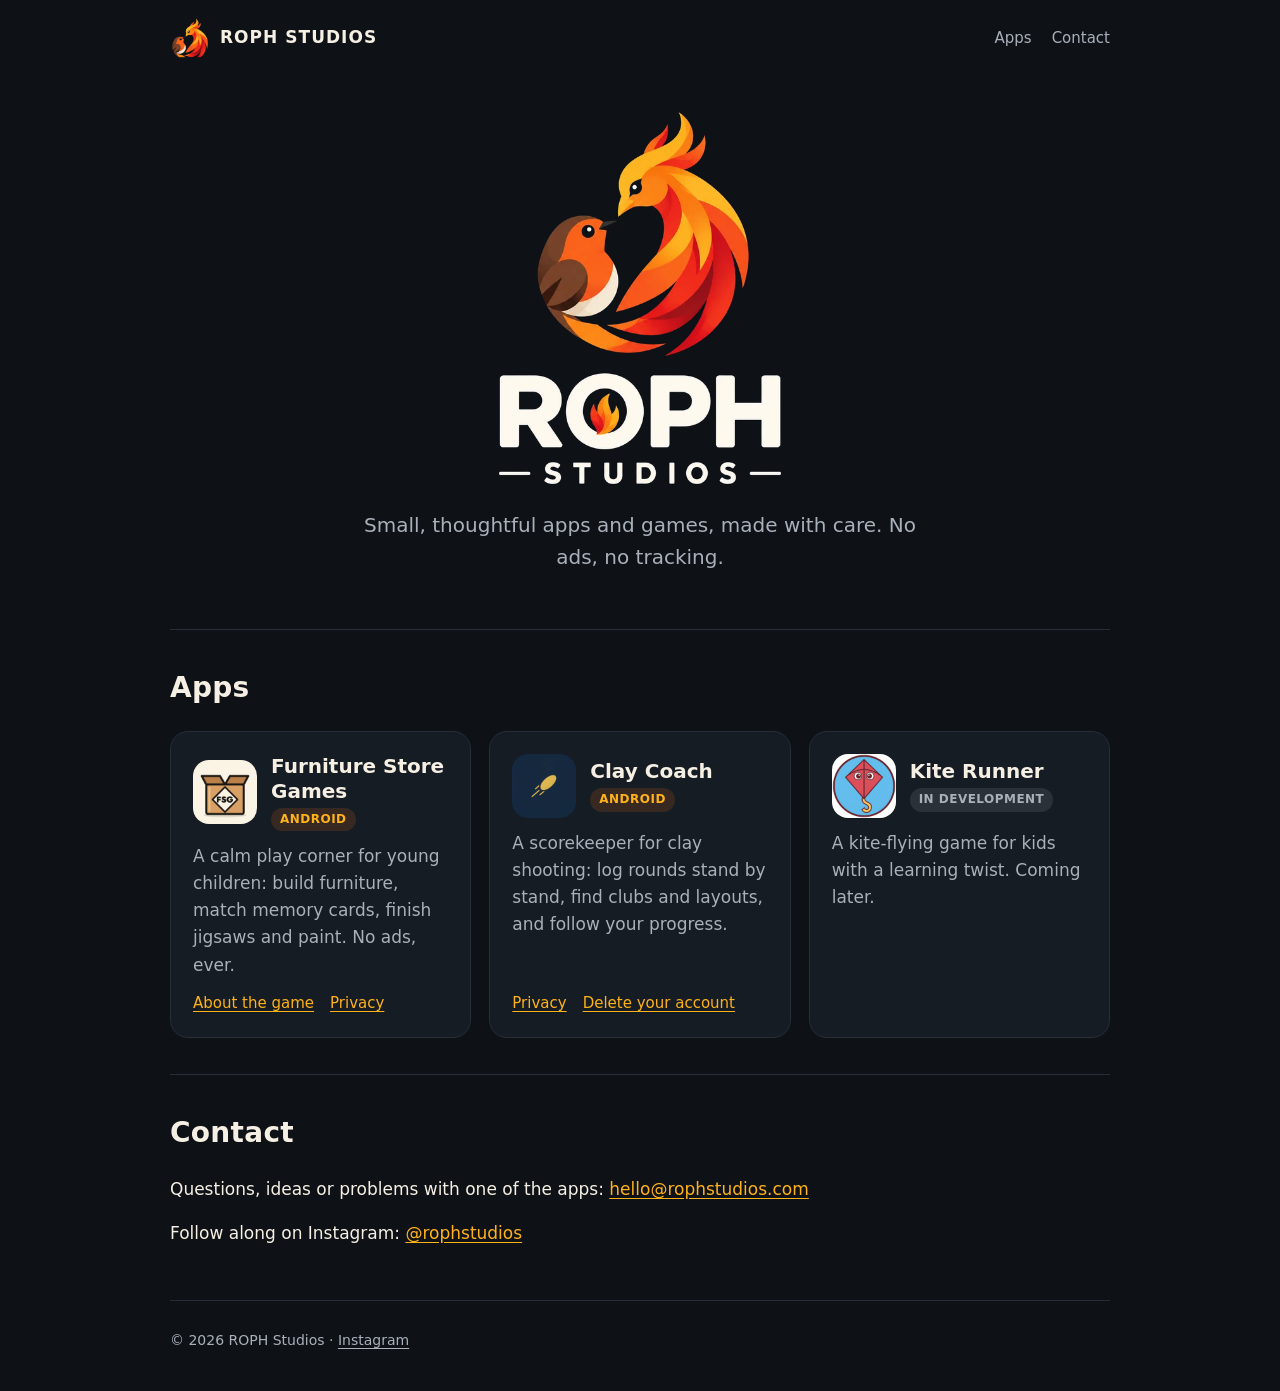
==== index.html @ e46a5386 "Link the @rophstudios Instagram Co-Authored-By: Claude Opus 5.5 <noreply@anthropic.com> Claude-Sessi" ====
<!doctype html>
<html lang="en-GB">
<head>
  <meta charset="utf-8">
  <meta name="viewport" content="width=device-width, initial-scale=1">
  <title>ROPH Studios</title>
  <meta name="description" content="ROPH Studios makes small, thoughtful apps and games: Furniture Store Games, Clay Coach and Kite Runner.">
  <meta property="og:title" content="ROPH Studios">
  <meta property="og:description" content="Small, thoughtful apps and games.">
  <meta property="og:url" content="https://rophstudios.com/">
  <meta property="og:image" content="https://rophstudios.com/assets/roph-logo.webp">
  <link rel="icon" href="/assets/favicon.png">
  <link rel="apple-touch-icon" href="/assets/apple-touch-icon.png">
  <link rel="stylesheet" href="/assets/site.css">
</head>
<body>
  <div class="wrap">
    <header class="site-head">
      <a class="brand" href="/"><img src="/assets/roph-emblem.webp" alt=""><span>ROPH STUDIOS</span></a>
      <nav><a href="#apps">Apps</a><a href="#contact">Contact</a></nav>
    </header>

    <div class="hero">
      <img src="/assets/roph-logo.webp" width="474" height="614" alt="ROPH Studios: a robin and a phoenix">
      <p>Small, thoughtful apps and games, made with care. No ads, no tracking.</p>
    </div>

    <section id="apps">
      <h2>Apps</h2>
      <div class="apps">
        <article class="app">
          <header>
            <img src="/assets/fsg-icon.png" alt="">
            <div><h3>Furniture Store Games</h3><span class="badge">Android</span></div>
          </header>
          <p>A calm play corner for young children: build furniture, match memory cards, finish jigsaws and paint. No ads, ever.</p>
          <div class="links"><a href="/furniture-store-games/">About the game</a><a href="/furniture-store-games/privacy">Privacy</a></div>
        </article>

        <article class="app">
          <header>
            <img src="/assets/clay-coach-icon.png" alt="">
            <div><h3>Clay Coach</h3><span class="badge">Android</span></div>
          </header>
          <p>A scorekeeper for clay shooting: log rounds stand by stand, find clubs and layouts, and follow your progress.</p>
          <div class="links"><a href="/clay-coach/privacy">Privacy</a><a href="/clay-coach/delete-account">Delete your account</a></div>
        </article>

        <article class="app">
          <header>
            <img src="/assets/kite-runner-icon.png" alt="">
            <div><h3>Kite Runner</h3><span class="badge wip">In development</span></div>
          </header>
          <p>A kite-flying game for kids with a learning twist. Coming later.</p>
        </article>
      </div>
    </section>

    <section id="contact">
      <h2>Contact</h2>
      <p>Questions, ideas or problems with one of the apps: <a href="mailto:hello@rophstudios.com">hello@rophstudios.com</a></p>
      <p>Follow along on Instagram: <a href="https://www.instagram.com/rophstudios/">@rophstudios</a></p>
    </section>

    <footer>© 2026 ROPH Studios · <a href="https://www.instagram.com/rophstudios/">Instagram</a></footer>
  </div>
</body>
</html>
---- assets/site.css ----
:root {
  --bg: #0e1217;
  --panel: #161c24;
  --line: #262e39;
  --text: #f6efe3;
  --muted: #a9b0ba;
  --flame: #ff7a1a;
  --flame-2: #ffb21a;
  --radius: 18px;
  color-scheme: dark;
}

* { box-sizing: border-box; }

html { -webkit-text-size-adjust: 100%; }

body {
  margin: 0;
  background: var(--bg);
  color: var(--text);
  font-family: system-ui, -apple-system, "Segoe UI", Roboto, sans-serif;
  font-size: 17px;
  line-height: 1.6;
}

a { color: var(--flame-2); text-underline-offset: 3px; }
a:hover { color: var(--flame); }

.wrap { max-width: 980px; margin: 0 auto; padding: 0 20px; }

/* Header */
.site-head {
  display: flex; align-items: center; justify-content: space-between;
  padding: 18px 0;
}
.brand { display: flex; align-items: center; gap: 10px; color: var(--text); text-decoration: none; }
.brand img { width: 40px; height: 40px; border-radius: 10px; }
.brand span { font-weight: 700; letter-spacing: 0.06em; }
.site-head nav a { color: var(--muted); text-decoration: none; margin-left: 20px; font-size: 15px; }
.site-head nav a:hover { color: var(--text); }

/* Hero */
.hero { text-align: center; padding: 28px 0 56px; }
.hero img { width: min(300px, 70vw); height: auto; }
.hero p {
  max-width: 560px; margin: 8px auto 0;
  font-size: 20px; color: var(--muted);
}

h2 {
  font-weight: 700;
  font-size: 28px; margin: 0 0 20px; letter-spacing: 0.01em;
}
section { padding: 36px 0; border-top: 1px solid var(--line); }

/* App cards */
.apps { display: grid; gap: 18px; grid-template-columns: repeat(auto-fit, minmax(260px, 1fr)); }
.app {
  background: var(--panel); border: 1px solid var(--line); border-radius: var(--radius);
  padding: 22px; display: flex; flex-direction: column; gap: 12px;
}
.app header { display: flex; align-items: center; gap: 14px; }
.app header img { width: 64px; height: 64px; border-radius: 16px; flex: none; }
.app h3 { font-size: 20px; margin: 0; line-height: 1.25; }
.app p { margin: 0; color: var(--muted); flex: 1; }
.app .links { display: flex; flex-wrap: wrap; gap: 6px 16px; font-size: 15px; }
.badge {
  display: inline-block; font-size: 12px; font-weight: 600; letter-spacing: 0.04em;
  text-transform: uppercase; padding: 2px 9px; border-radius: 999px; margin-top: 4px;
  background: rgba(255, 122, 26, 0.14); color: var(--flame-2);
}
.badge.wip { background: rgba(169, 176, 186, 0.14); color: var(--muted); }

.shots { display: grid; gap: 12px; grid-template-columns: repeat(auto-fit, minmax(240px, 1fr)); margin-top: 20px; }
.shots img { width: 100%; height: auto; border-radius: 12px; border: 1px solid var(--line); }

/* Long-form pages (privacy etc.) */
.doc { max-width: 720px; padding-bottom: 48px; }
.doc h1 { font-size: 34px; line-height: 1.2; margin: 12px 0 4px; }
.doc h2 { font-size: 22px; margin: 32px 0 8px; }
.doc .meta { color: var(--muted); margin: 0 0 24px; }
.doc li { margin: 4px 0; }
.doc .card {
  background: var(--panel); border: 1px solid var(--line); border-radius: var(--radius);
  padding: 18px 22px; margin: 20px 0;
}

footer { border-top: 1px solid var(--line); padding: 28px 0 40px; color: var(--muted); font-size: 14px; }
footer a { color: var(--muted); }

@media (max-width: 560px) {
  body { font-size: 16px; }
  .site-head nav a { margin-left: 14px; }
  .brand span { display: none; }
  .hero p { font-size: 18px; }
}
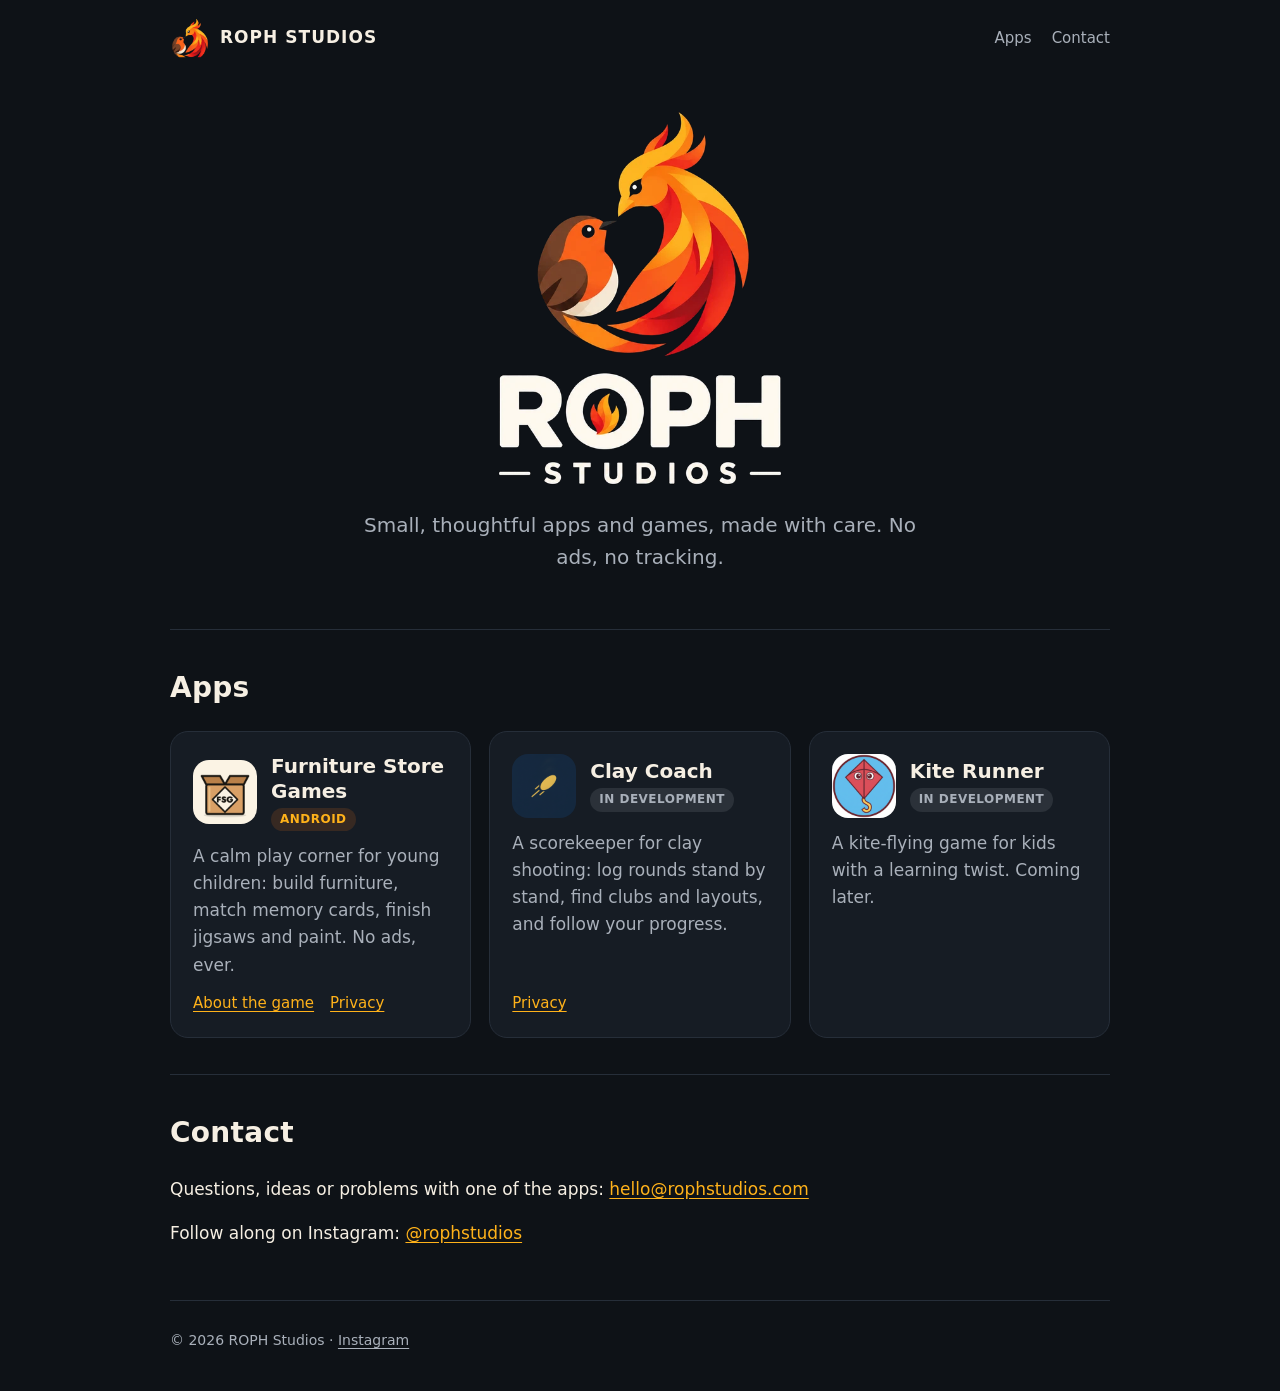
==== commit 3494c773: "Clay Coach: mark in development, drop the account-deletion page Co-Authored-By: Claude Opus 5.5 <nor" ====
--- a/index.html
+++ b/index.html
@@ -40,10 +40,10 @@
         <article class="app">
           <header>
             <img src="/assets/clay-coach-icon.png" alt="">
-            <div><h3>Clay Coach</h3><span class="badge">Android</span></div>
+            <div><h3>Clay Coach</h3><span class="badge wip">In development</span></div>
           </header>
           <p>A scorekeeper for clay shooting: log rounds stand by stand, find clubs and layouts, and follow your progress.</p>
-          <div class="links"><a href="/clay-coach/privacy">Privacy</a><a href="/clay-coach/delete-account">Delete your account</a></div>
+          <div class="links"><a href="/clay-coach/privacy">Privacy</a></div>
         </article>
 
         <article class="app">
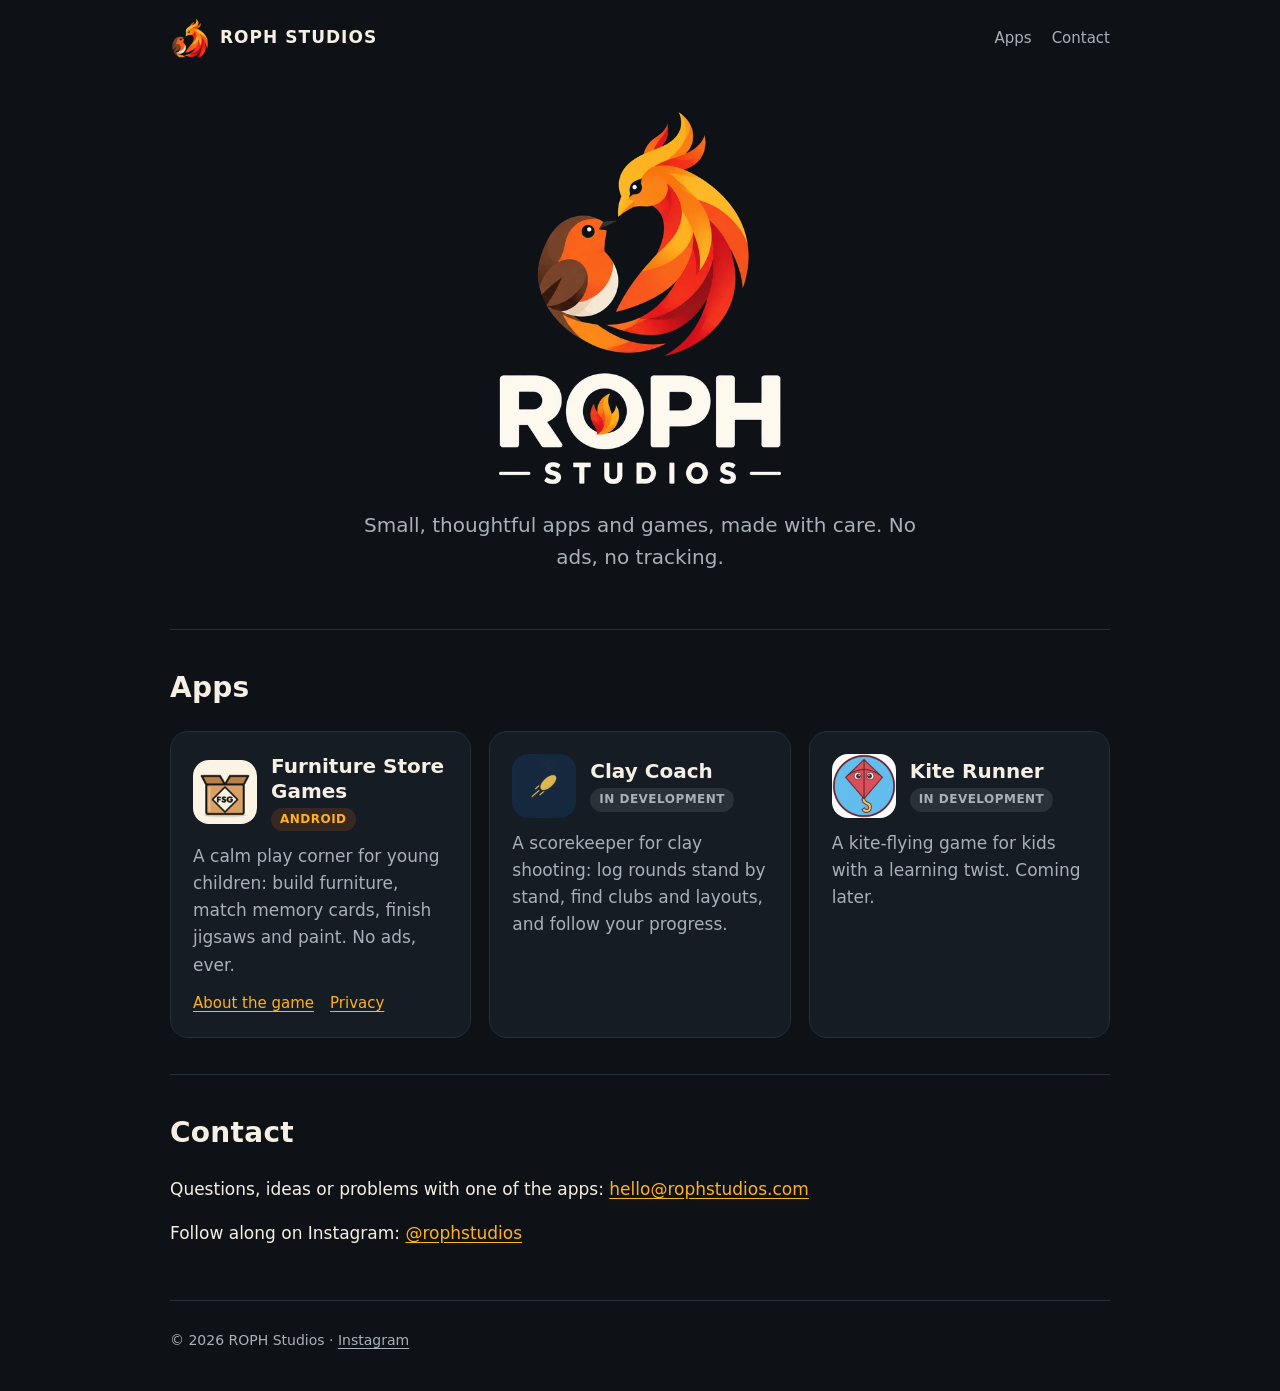
==== commit 057648b3: "Unpublish Clay Coach's privacy policy until the app nears release Kept in _drafts/, which GitHub Pag" ====
--- a/index.html
+++ b/index.html
@@ -43,7 +43,6 @@
             <div><h3>Clay Coach</h3><span class="badge wip">In development</span></div>
           </header>
           <p>A scorekeeper for clay shooting: log rounds stand by stand, find clubs and layouts, and follow your progress.</p>
-          <div class="links"><a href="/clay-coach/privacy">Privacy</a></div>
         </article>
 
         <article class="app">
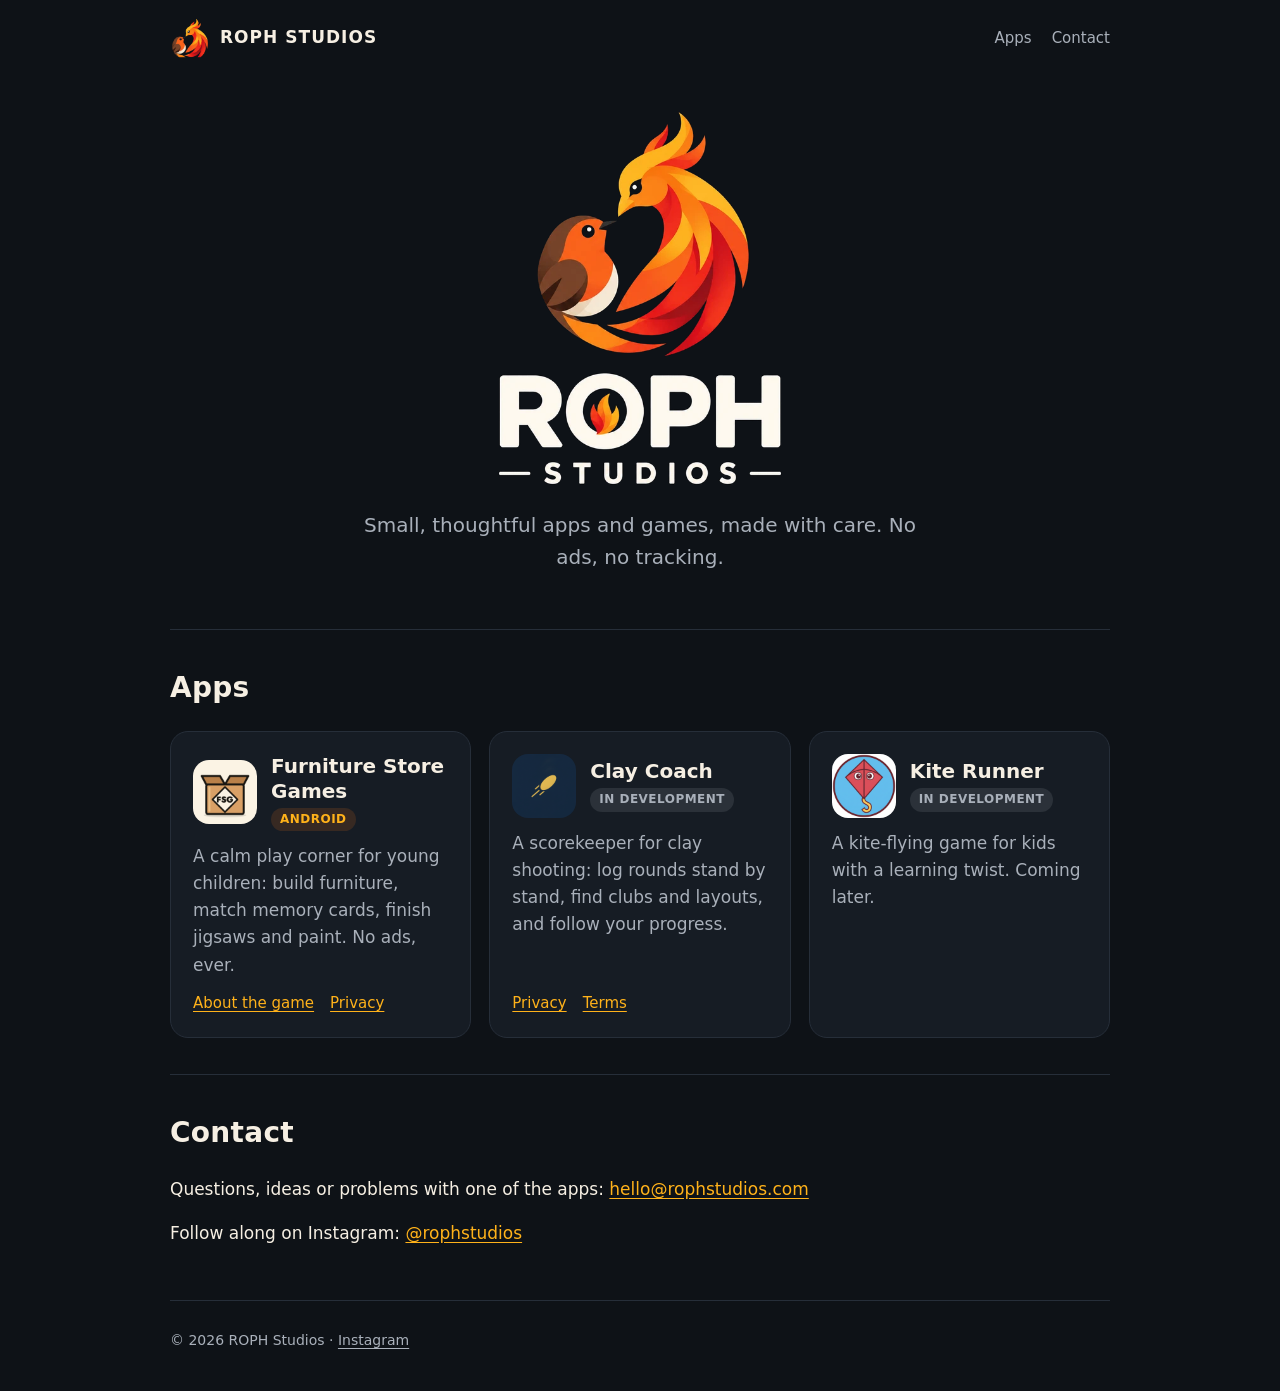
==== commit 853720ba: "Publish Clay Coach's privacy policy and terms of use The app now links both from its sign-in screens" ====
--- a/index.html
+++ b/index.html
@@ -5,10 +5,15 @@
   <meta name="viewport" content="width=device-width, initial-scale=1">
   <title>ROPH Studios</title>
   <meta name="description" content="ROPH Studios makes small, thoughtful apps and games: Furniture Store Games, Clay Coach and Kite Runner.">
+  <meta property="og:type" content="website">
+  <meta property="og:site_name" content="ROPH Studios">
   <meta property="og:title" content="ROPH Studios">
   <meta property="og:description" content="Small, thoughtful apps and games.">
   <meta property="og:url" content="https://rophstudios.com/">
-  <meta property="og:image" content="https://rophstudios.com/assets/roph-logo.webp">
+  <meta property="og:image" content="https://rophstudios.com/assets/og-image.jpg">
+  <meta property="og:image:width" content="1200">
+  <meta property="og:image:height" content="630">
+  <meta name="twitter:card" content="summary_large_image">
   <link rel="icon" href="/assets/favicon.png">
   <link rel="apple-touch-icon" href="/assets/apple-touch-icon.png">
   <link rel="stylesheet" href="/assets/site.css">
@@ -43,6 +48,7 @@
             <div><h3>Clay Coach</h3><span class="badge wip">In development</span></div>
           </header>
           <p>A scorekeeper for clay shooting: log rounds stand by stand, find clubs and layouts, and follow your progress.</p>
+          <div class="links"><a href="/clay-coach/privacy">Privacy</a><a href="/clay-coach/terms">Terms</a></div>
         </article>
 
         <article class="app">
--- a/assets/site.css
+++ b/assets/site.css
@@ -71,8 +71,10 @@
 }
 .badge.wip { background: rgba(169, 176, 186, 0.14); color: var(--muted); }
 
-.shots { display: grid; gap: 12px; grid-template-columns: repeat(auto-fit, minmax(240px, 1fr)); margin-top: 20px; }
-.shots img { width: 100%; height: auto; border-radius: 12px; border: 1px solid var(--line); }
+.shots { display: grid; gap: 18px 14px; grid-template-columns: repeat(auto-fit, minmax(min(100%, 420px), 1fr)); margin-top: 20px; }
+.shots figure { margin: 0; }
+.shots img { display: block; width: 100%; height: auto; border-radius: 12px; border: 1px solid var(--line); }
+.shots figcaption { color: var(--muted); font-size: 14px; margin-top: 6px; }
 
 /* Long-form pages (privacy etc.) */
 .doc { max-width: 720px; padding-bottom: 48px; }
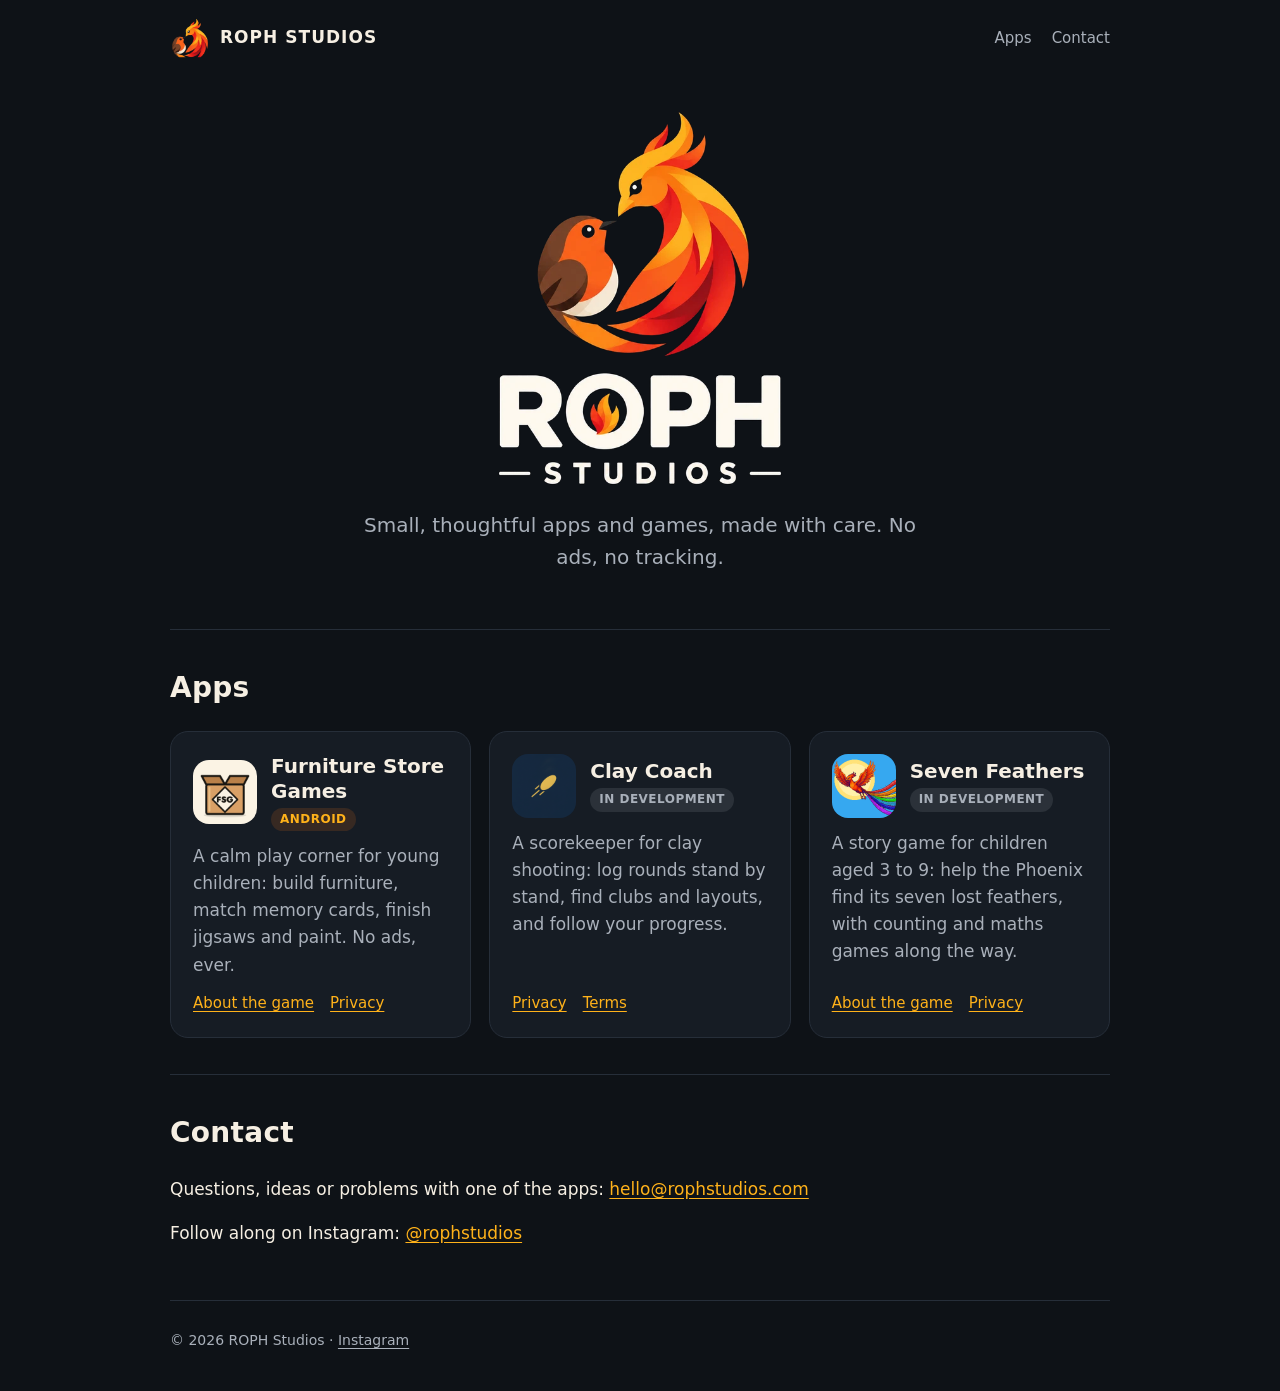
==== commit 071879c6: "Seven Feathers replaces Kite Runner: game page and privacy policy Co-Authored-By: Claude Opus 5.5 <n" ====
--- a/index.html
+++ b/index.html
@@ -4,7 +4,7 @@
   <meta charset="utf-8">
   <meta name="viewport" content="width=device-width, initial-scale=1">
   <title>ROPH Studios</title>
-  <meta name="description" content="ROPH Studios makes small, thoughtful apps and games: Furniture Store Games, Clay Coach and Kite Runner.">
+  <meta name="description" content="ROPH Studios makes small, thoughtful apps and games: Furniture Store Games, Clay Coach and Seven Feathers.">
   <meta property="og:type" content="website">
   <meta property="og:site_name" content="ROPH Studios">
   <meta property="og:title" content="ROPH Studios">
@@ -53,10 +53,11 @@
 
         <article class="app">
           <header>
-            <img src="/assets/kite-runner-icon.png" alt="">
-            <div><h3>Kite Runner</h3><span class="badge wip">In development</span></div>
+            <img src="/assets/seven-feathers-icon.png" alt="">
+            <div><h3>Seven Feathers</h3><span class="badge wip">In development</span></div>
           </header>
-          <p>A kite-flying game for kids with a learning twist. Coming later.</p>
+          <p>A story game for children aged 3 to 9: help the Phoenix find its seven lost feathers, with counting and maths games along the way.</p>
+          <div class="links"><a href="/seven-feathers/">About the game</a><a href="/seven-feathers/privacy">Privacy</a></div>
         </article>
       </div>
     </section>
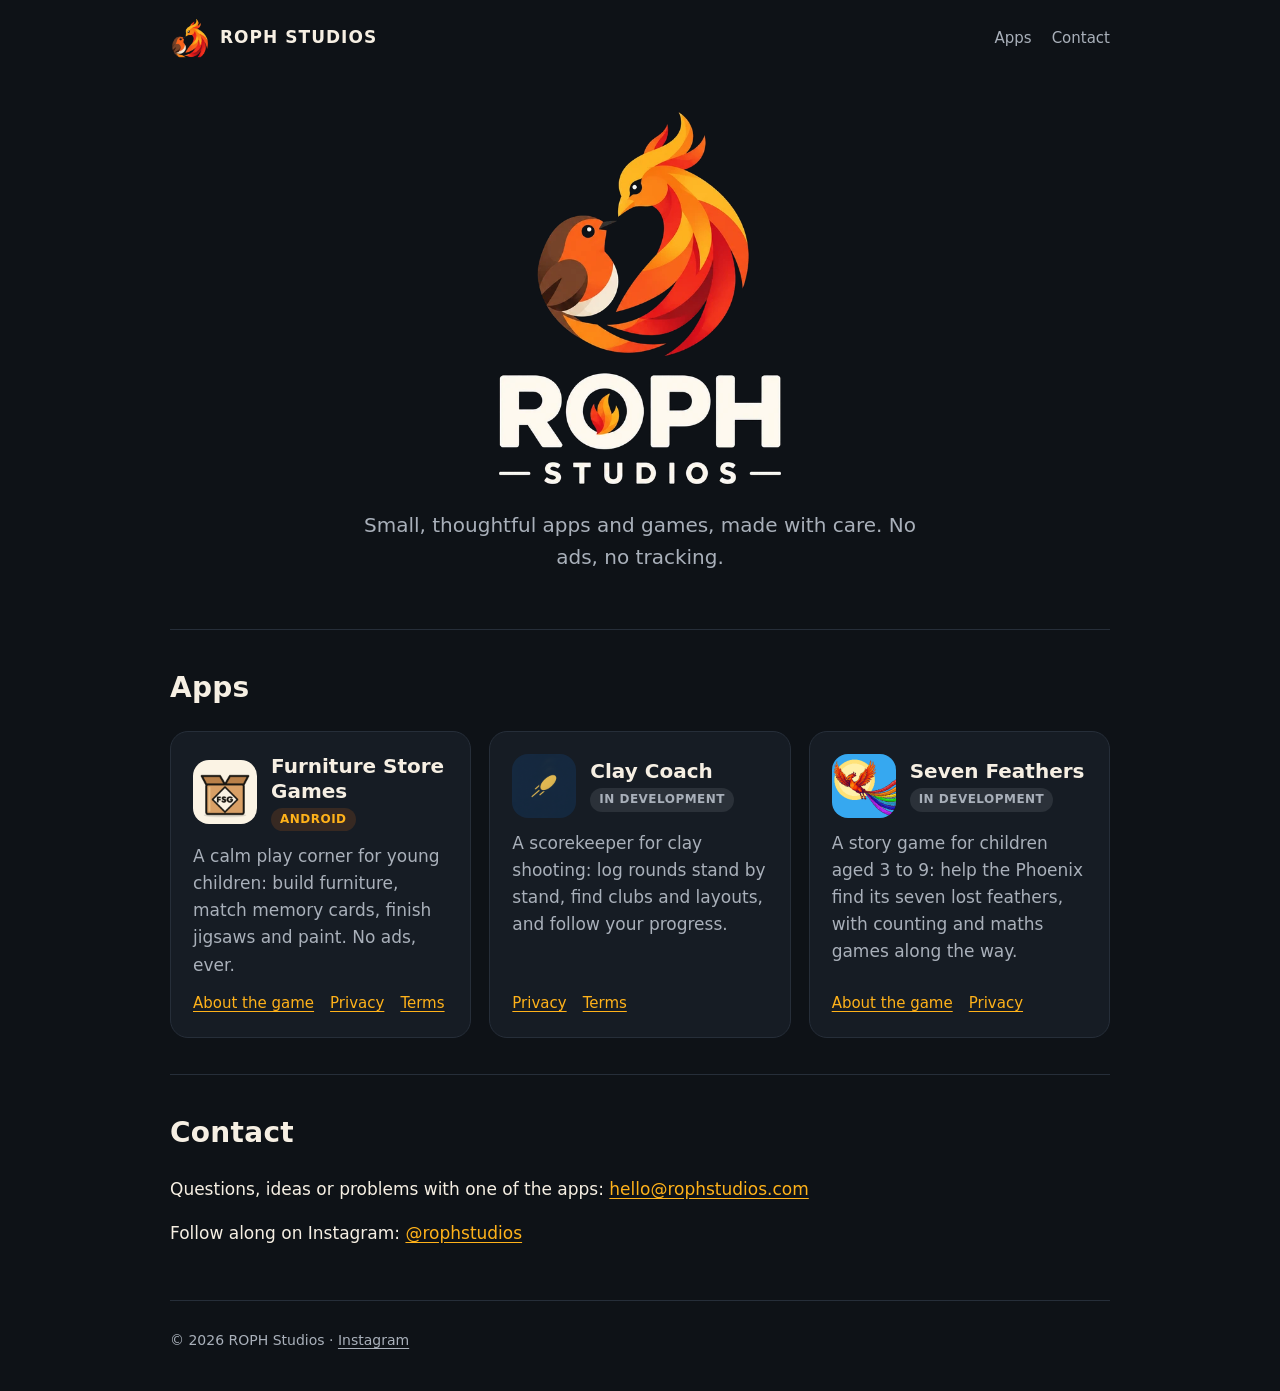
==== commit 37958751: "Home page: link Furniture Store Games terms Co-Authored-By: Claude Opus 5.5 <noreply@anthropic.com> " ====
--- a/index.html
+++ b/index.html
@@ -39,7 +39,7 @@
             <div><h3>Furniture Store Games</h3><span class="badge">Android</span></div>
           </header>
           <p>A calm play corner for young children: build furniture, match memory cards, finish jigsaws and paint. No ads, ever.</p>
-          <div class="links"><a href="/furniture-store-games/">About the game</a><a href="/furniture-store-games/privacy">Privacy</a></div>
+          <div class="links"><a href="/furniture-store-games/">About the game</a><a href="/furniture-store-games/privacy">Privacy</a><a href="/furniture-store-games/terms">Terms</a></div>
         </article>
 
         <article class="app">
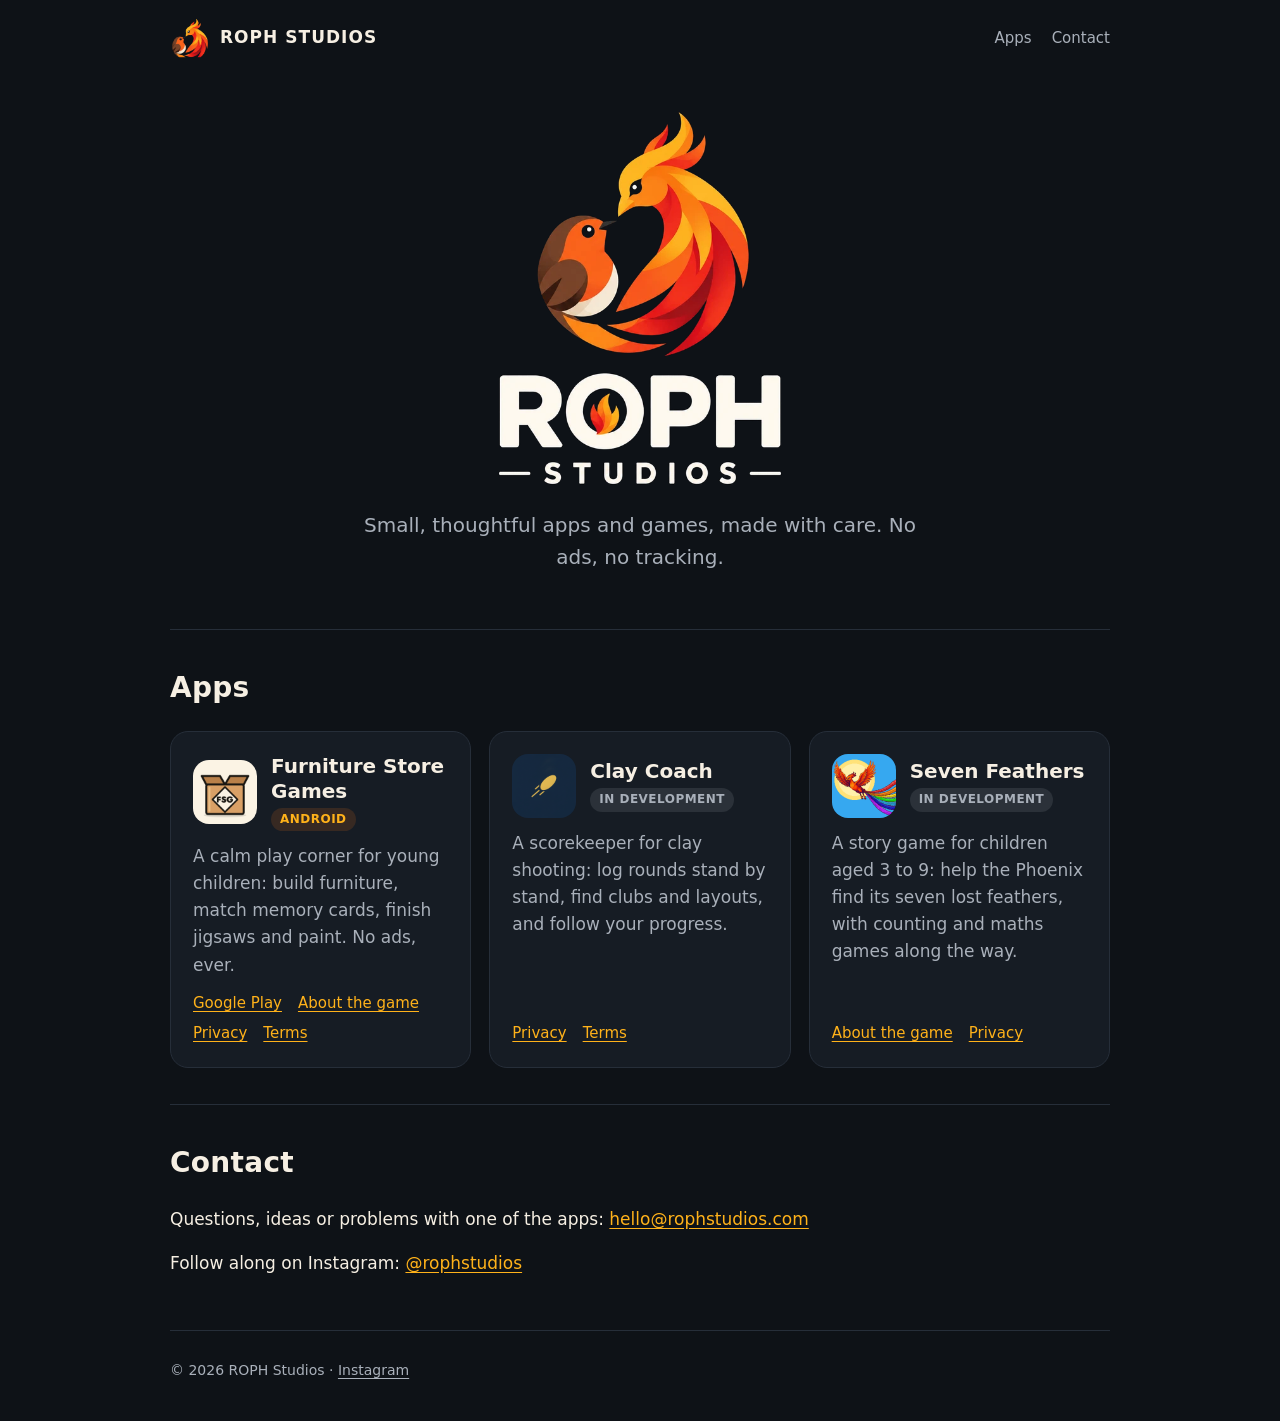
==== commit f3512653: "Furniture Store Games: link the Google Play listing The game is live on Play, so the game page now s" ====
--- a/index.html
+++ b/index.html
@@ -39,7 +39,7 @@
             <div><h3>Furniture Store Games</h3><span class="badge">Android</span></div>
           </header>
           <p>A calm play corner for young children: build furniture, match memory cards, finish jigsaws and paint. No ads, ever.</p>
-          <div class="links"><a href="/furniture-store-games/">About the game</a><a href="/furniture-store-games/privacy">Privacy</a><a href="/furniture-store-games/terms">Terms</a></div>
+          <div class="links"><a href="https://play.google.com/store/apps/details?id=com.rophstudios.furniture_store_games">Google Play</a><a href="/furniture-store-games/">About the game</a><a href="/furniture-store-games/privacy">Privacy</a><a href="/furniture-store-games/terms">Terms</a></div>
         </article>
 
         <article class="app">
--- a/assets/site.css
+++ b/assets/site.css
@@ -81,6 +81,9 @@
 .doc h1 { font-size: 34px; line-height: 1.2; margin: 12px 0 4px; }
 .doc h2 { font-size: 22px; margin: 32px 0 8px; }
 .doc .meta { color: var(--muted); margin: 0 0 24px; }
+/* Official badge art has its own padding, so pull it in to line up with the text. */
+.doc .store { margin: 4px 0 8px -12px; }
+.doc .store img { display: block; width: 200px; height: auto; }
 .doc li { margin: 4px 0; }
 .doc .card {
   background: var(--panel); border: 1px solid var(--line); border-radius: var(--radius);
